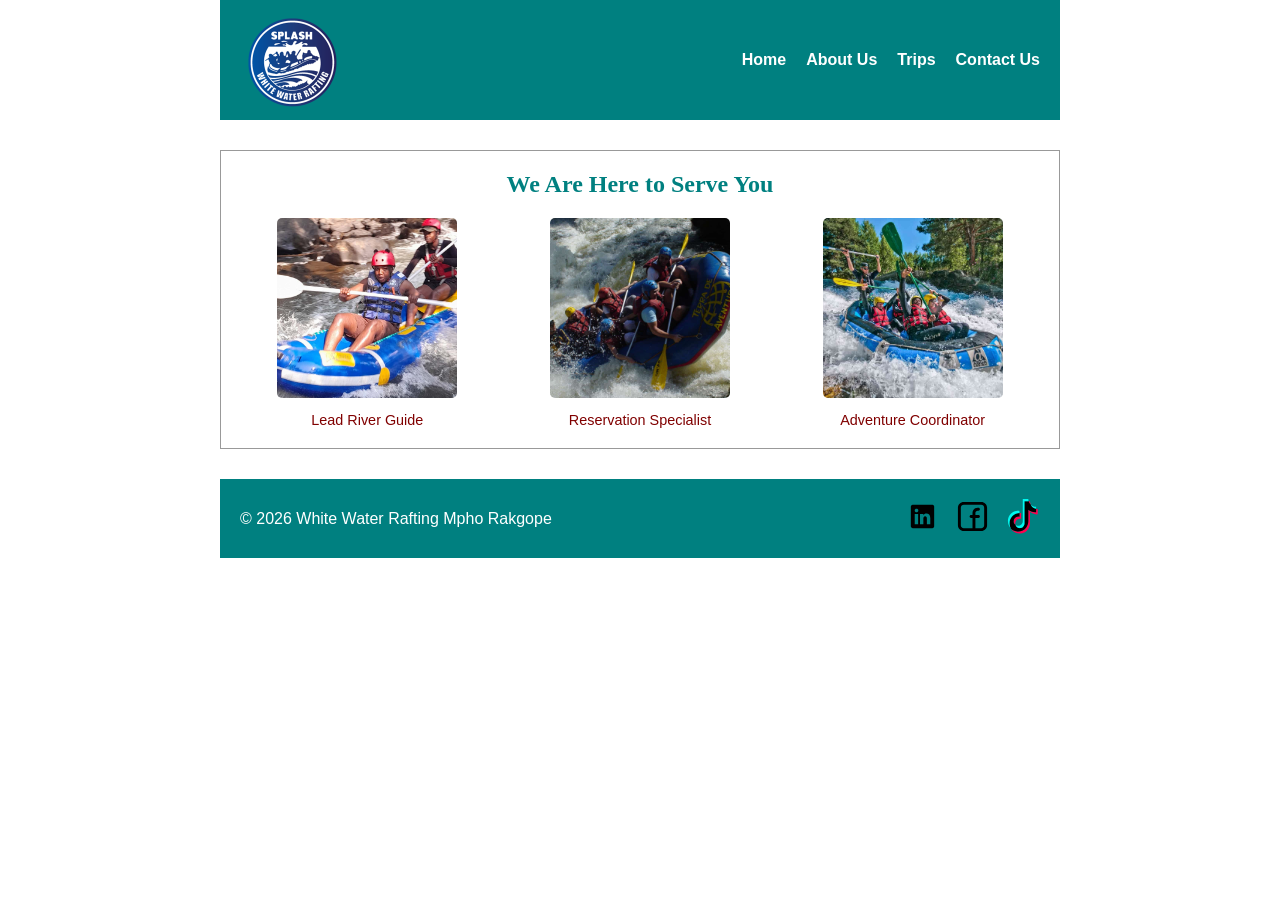
==== wwr/index.html @ fea0e82b "fixing html about page" ====
<!DOCTYPE html>
<html lang="en">

<head>
    <meta charset="UTF-8">
    <meta name="viewport" content="width=device-width, initial-scale=1.0">
    <title>Contact Us</title>
    <meta name="author" content="Mpho Rakgope">
    <meta name="description"
      content="About our white water rafting company. See footer for bookings, packages, and social links.">
    <link rel="stylesheet" href="styles/rafting.css">
</head>

<body>
    <header>
        <img src="images/wwr-logo.png" alt="Business Logo">
        <nav>
            <ul>
                <li><a href="index.html">Home</a></li>
                <li><a href="about.html">About Us</a></li>
                <li><a href="trips.html">Trips</a></li>
                <li><a href="contact.html">Contact Us</a></li>
            </ul>
        </nav>
    </header>

    <main>


        <section class="employee-profile">

            <h2>We Are Here to Serve You</h2>

            <figure>
                <img src="images/river-rafting-hazyview.jpg" alt="Lead River Guide">
                <figcaption>Lead River Guide</figcaption>
            </figure>

            <figure>
                <img src="images/river-rafting-in-nepal.jpg" alt="Reservation Specialist">
                <figcaption>Reservation Specialist</figcaption>
            </figure>

            <figure>
                <img src="images/rafting.jpg" alt="Adventure Coordinator">
                <figcaption>Adventure Coordinator</figcaption>
            </figure>

        </section>
    </main>
    <footer>
        <p>© 2026 White Water Rafting Mpho Rakgope</p>
        <nav class="socialmedia">
            <a href="https://www.linkedin.com"><img src="images/linkedin.svg" alt="LinkedIn Icon"
                  width="50"></a>
            <a href="https://www.Facebook.com"><img src="images/facebook.svg" alt="Facebook Icon"
                  width="45"></a>
            <a href="https://www.tiktok.com"><img src="images/tictok.svg" alt="tictoc Icon"
                  width="40"></a>
        </nav>
    </footer>
</body>

</html>
---- wwr/styles/rafting.css ----
:root {
    --primary-color: teal;
    --secondary-color: goldenrod;
    --text-color: black;
    --accent1-color: maroon;
    --accent2-color: white;
    --heading-font: Georgia, serif;
    --body-font: "Franklin Gothic Medium", "Arial Narrow", Arial, sans-serif;
}

* {
    margin: 0;
    padding: 0;
    box-sizing: border-box;
}

body {
    font-family: var(--body-font);
    color: var(--accent1-color);
}

header,
main,
footer {
    width: 840px;
    margin: 0 auto;
}

header {
    display: flex;
    justify-content: space-between;
    align-items: center;
    background-color: var(--primary-color);
    padding: 10px 20px;
}

header img {
    width: 100px;
    height: auto;
}

nav ul {
    display: flex;
    list-style: none;
    gap: 20px;
}

nav a {
    color: var(--accent2-color);
    text-decoration: none;
    font-weight: bold;
}

nav a:hover {
    color: var(--secondary-color);
}

h1,
h2 {
    font-family: var(--heading-font);
    color: var(--primary-color);
    text-align: center;
}

.hero {
    position: relative;
}

.hero > img {
    display: block;
    width: 100%;
    height: auto;
}

.hero h1 {
    position: absolute;
    top: 20px;
    left: 0;
    width: 100%;
    padding: 15px;
    background-color: var(--accent1-color);
    color: var(--accent2-color);
    text-align: center;
}

.hero article {
    position: absolute;
    bottom: 30px;
    left: 20px;
    right: 20px;
    background-color: var(--accent2-color);
    padding: 15px;
}

.hero article img {
    float: right;
    width: 180px;
    margin-left: 15px;
}

.hero article p {
    color: var(--text-color);
}

section {
    margin: 30px 0;
    padding: 10px;
}

.history p {
    text-align: justify;
}

footer {
    display: flex;
    justify-content: space-between;
    align-items: center;
    margin-top: 30px;
    padding: 15px 0;
}

.socialmedia {
    display: flex;
    gap: 15px;
}

.socialmedia a {
    text-decoration: none;
}

.socialmedia img {
    width: 35px;
    height: auto;
}

.adventure {
    display: grid;
    grid-template-columns: repeat(5, 1fr);
    gap: 15px;
    padding: 20px;
}

.header nav ul {
    display: grid;
    grid-template-columns: repeat(4, 1fr);
    gap: 15px;
    padding: 20px;
    list-style: none;
}

.header nav ul li {
    text-align: center;
}

.adventure h2 {
    grid-column: 1 / -1;
    text-align: center;
    margin-bottom: 20px;
}

.adventure figure {
    margin: 0;
    text-align: center;
}

.adventure img {
    width: 100%;
    height: 150px;
    object-fit: cover;
    border-radius: 5px;
}

.adventure figcaption {
    margin-top: 8px;
    font-size: 0.9rem;
    line-height: 1.4;
}

h3 {
    text-align: center;
}

.contact {
    text-align: center;
}

.contact p {
    margin: 5px 0;
}

.contact-container {
    display: grid;
    grid-template-columns: 1fr 1fr;
    gap: 40px;
    margin-top: 30px;
    align-items: start;
}

.map iframe {
    width: 100%;
    height: 420px;
    border: 1px solid #999;
}

.contact-form {
    display: flex;
    flex-direction: column;
    gap: 18px;
}

.form-group {
    display: grid;
    grid-template-columns: 120px 1fr;
    gap: 15px;
    align-items: start;
}

.form-group label {
    font-weight: bold;
    color: black;
}

.form-group input,
.form-group textarea {
    width: 100%;
    padding: 8px;
    border: 1px solid #888;
    border-radius: 4px;
    font-size: 1rem;
}

.form-group textarea {
    resize: none;
}

.radio-group {
    display: flex;
    flex-direction: column;
    gap: 10px;
}

.radio-group label {
    font-weight: normal;
}

.checkbox {
    margin-top: 10px;
}

.checkbox label {
    font-weight: normal;
}

/* Button */

.contact-form button {
    width: 100%;
    padding: 10px;
    background: #f0f0f0;
    color: black;
    border: 1px solid #666;
    border-radius: 4px;
    cursor: pointer;
    font-size: 1rem;
}

.contact-form button:hover {
    background: #dddddd;
}

.employee-profile {
    display: grid;
    grid-template-columns: repeat(3, 1fr);
    gap: 20px;
    border: 1px solid #999;
    padding: 20px;
    text-align: center;
}

.employee-profile h2 {
    grid-column: 1 / -1;
}

.employee-profile figure {
    margin: 0;
}

.employee-profile img {
    width: 180px;
    height: 180px;
    object-fit: cover;
    border-radius: 5px;
}

.employee-profile figcaption {
    margin-top: 10px;
    font-size: .9rem;
}

footer {
    display: flex;
    justify-content: space-between;
    align-items: center;
    background: var(--primary-color);
    color: white;
    padding: 20px;
    margin-top: 30px;
}

footer p {
    color: white;
}

.socialmedia {
    display: flex;
    gap: 15px;
}

.socialmedia a {
    text-decoration: none;
}

.socialmedia img {
    width: 35px;
}

.map iframe {
    width: 100%;
    height: 400px;
    border: 0;
    border-radius: 8px;
}

@media (max-width: 850px) {

    header,
    main,
    footer {
        width: 100%;
        padding: 10px;
    }

    header {
        flex-direction: column;
        gap: 15px;
    }

    nav ul {
        flex-direction: column;
        text-align: center;
    }

    .contact-container {
        display: grid;
        grid-template-columns: 1fr 1fr;
        gap: 40px;
        align-items: stretch;
        margin-top: 30px;
    }

    .employee-profile {
        grid-template-columns: 1fr;
    }

    .employee-profile h2 {
        grid-column: auto;
    }

    .form-group {
        grid-template-columns: 1fr;
    }
}
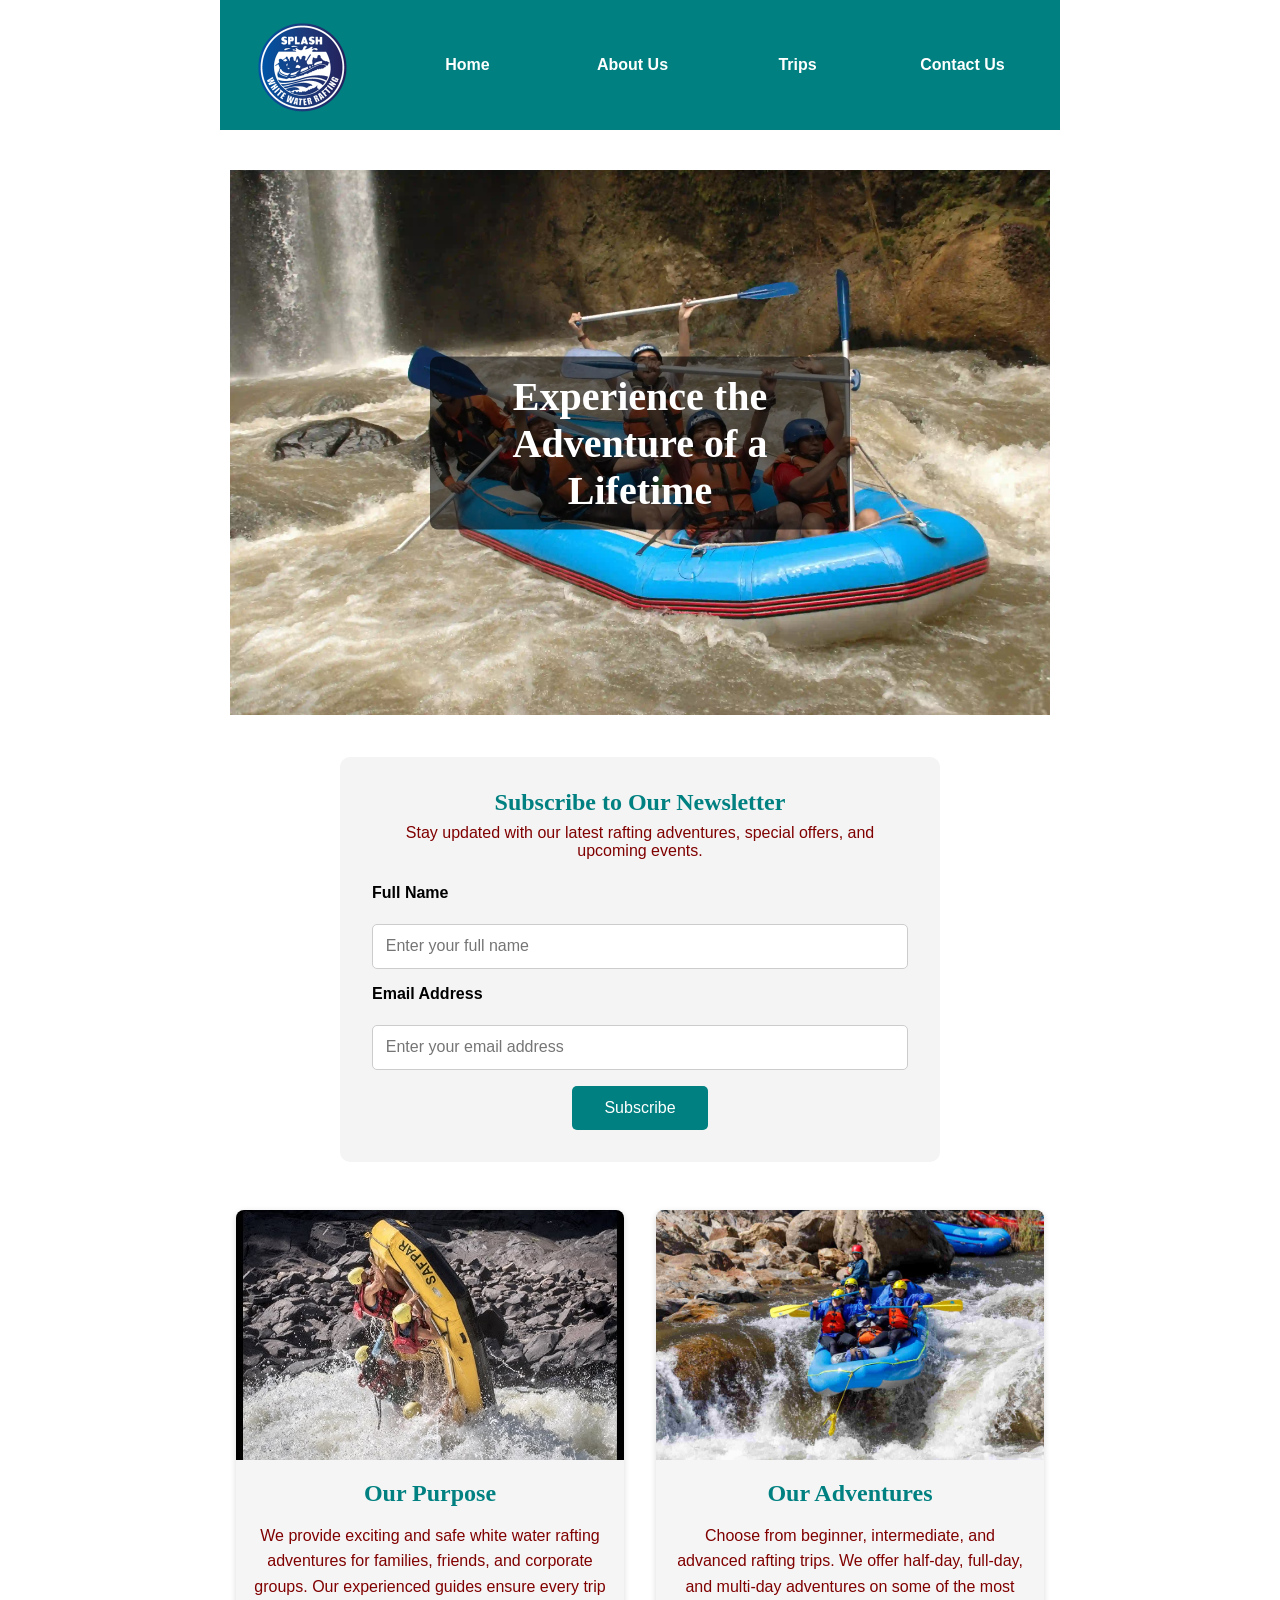
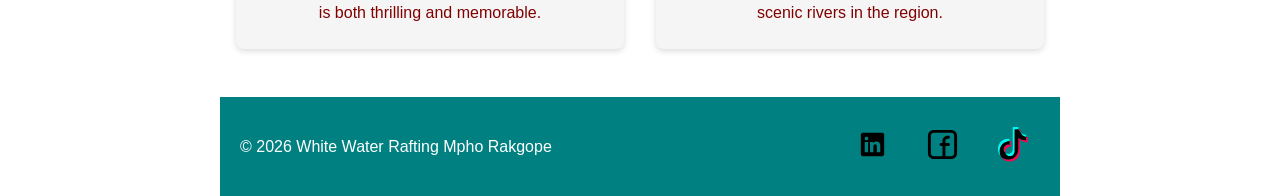
==== commit def7095e: "full web page" ====
--- a/wwr/index.html
+++ b/wwr/index.html
@@ -4,7 +4,7 @@
 <head>
     <meta charset="UTF-8">
     <meta name="viewport" content="width=device-width, initial-scale=1.0">
-    <title>Contact Us</title>
+    <title>Home</title>
     <meta name="author" content="Mpho Rakgope">
     <meta name="description"
       content="About our white water rafting company. See footer for bookings, packages, and social links.">
@@ -25,27 +25,52 @@
     </header>
 
     <main>
+        <section class="home">
+            <h1>Experience the Adventure of a Lifetime</h1>
+            <img src="images/hero-image.webp" alt="hero image for the home page">
+        </section>
 
+        <section class="newsletter">
+            <h2>Subscribe to Our Newsletter</h2>
+            <p>Stay updated with our latest rafting adventures, special offers, and upcoming events.
+            </p>
 
-        <section class="employee-profile">
+            <form action="#" method="post">
+                <div class="form-group">
+                    <label for="fullname">Full Name</label>
+                    <input type="text" id="fullname" name="fullname"
+                      placeholder="Enter your full name" required>
+                </div>
 
-            <h2>We Are Here to Serve You</h2>
+                <div class="form-group">
+                    <label for="email">Email Address</label>
+                    <input type="email" id="email" name="email"
+                      placeholder="Enter your email address" required>
+                </div>
 
-            <figure>
-                <img src="images/river-rafting-hazyview.jpg" alt="Lead River Guide">
-                <figcaption>Lead River Guide</figcaption>
-            </figure>
+                <button type="submit">Subscribe</button>
+            </form>
+        </section>
+        <section class="grid-content">
+            <div class="grid-item">
+                <img src="images/rafting1.jpg" alt="Family enjoying a rafting adventure">
+                <h2>Our Purpose</h2>
+                <p>
+                    We provide exciting and safe white water rafting adventures for
+                    families, friends, and corporate groups. Our experienced guides
+                    ensure every trip is both thrilling and memorable.
+                </p>
+            </div>
 
-            <figure>
-                <img src="images/river-rafting-in-nepal.jpg" alt="Reservation Specialist">
-                <figcaption>Reservation Specialist</figcaption>
-            </figure>
-
-            <figure>
-                <img src="images/rafting.jpg" alt="Adventure Coordinator">
-                <figcaption>Adventure Coordinator</figcaption>
-            </figure>
-
+            <div class="grid-item">
+                <img src="images/Whitewater.jpg" alt="Raft navigating exciting rapids">
+                <h2>Our Adventures</h2>
+                <p>
+                    Choose from beginner, intermediate, and advanced rafting trips.
+                    We offer half-day, full-day, and multi-day adventures on some of
+                    the most scenic rivers in the region.
+                </p>
+            </div>
         </section>
     </main>
     <footer>
--- a/wwr/styles/rafting.css
+++ b/wwr/styles/rafting.css
@@ -8,6 +8,7 @@
     --body-font: "Franklin Gothic Medium", "Arial Narrow", Arial, sans-serif;
 }
 
+/* Reset */
 * {
     margin: 0;
     padding: 0;
@@ -26,26 +27,40 @@
     margin: 0 auto;
 }
 
+/* ===========================
+   Header (Grid)
+=========================== */
 header {
-    display: flex;
-    justify-content: space-between;
+    display: grid;
+    grid-template-columns: 120px 1fr;
     align-items: center;
+    gap: 30px;
     background-color: var(--primary-color);
-    padding: 10px 20px;
+    padding: 15px 20px;
 }
 
 header img {
     width: 100px;
     height: auto;
+    justify-self: center;
 }
 
 nav ul {
-    display: flex;
+    display: grid;
+    grid-template-columns: repeat(4, 1fr);
     list-style: none;
-    gap: 20px;
+    gap: 10px;
+    margin: 0;
+    padding: 0;
+}
+
+nav li {
+    text-align: center;
 }
 
 nav a {
+    display: block;
+    padding: 10px;
     color: var(--accent2-color);
     text-decoration: none;
     font-weight: bold;
@@ -55,12 +70,21 @@
     color: var(--secondary-color);
 }
 
+/* ===========================
+   Headings
+=========================== */
+
 h1,
-h2 {
+h2,
+h3 {
     font-family: var(--heading-font);
     color: var(--primary-color);
     text-align: center;
 }
+
+/* ===========================
+   Hero
+=========================== */
 
 .hero {
     position: relative;
@@ -80,7 +104,6 @@
     padding: 15px;
     background-color: var(--accent1-color);
     color: var(--accent2-color);
-    text-align: center;
 }
 
 .hero article {
@@ -102,6 +125,10 @@
     color: var(--text-color);
 }
 
+/* ===========================
+   General Sections
+=========================== */
+
 section {
     margin: 30px 0;
     padding: 10px;
@@ -111,27 +138,9 @@
     text-align: justify;
 }
 
-footer {
-    display: flex;
-    justify-content: space-between;
-    align-items: center;
-    margin-top: 30px;
-    padding: 15px 0;
-}
-
-.socialmedia {
-    display: flex;
-    gap: 15px;
-}
-
-.socialmedia a {
-    text-decoration: none;
-}
-
-.socialmedia img {
-    width: 35px;
-    height: auto;
-}
+/* ===========================
+   Adventure Grid
+=========================== */
 
 .adventure {
     display: grid;
@@ -140,18 +149,6 @@
     padding: 20px;
 }
 
-.header nav ul {
-    display: grid;
-    grid-template-columns: repeat(4, 1fr);
-    gap: 15px;
-    padding: 20px;
-    list-style: none;
-}
-
-.header nav ul li {
-    text-align: center;
-}
-
 .adventure h2 {
     grid-column: 1 / -1;
     text-align: center;
@@ -172,13 +169,13 @@
 
 .adventure figcaption {
     margin-top: 8px;
-    font-size: 0.9rem;
+    font-size: .9rem;
     line-height: 1.4;
 }
 
-h3 {
-    text-align: center;
-}
+/* ===========================
+   Contact
+=========================== */
 
 .contact {
     text-align: center;
@@ -196,11 +193,20 @@
     align-items: start;
 }
 
+/* ===========================
+   Map
+=========================== */
+
 .map iframe {
     width: 100%;
-    height: 420px;
-    border: 1px solid #999;
-}
+    height: 400px;
+    border: 0;
+    border-radius: 8px;
+}
+
+/* ===========================
+   Contact Form
+=========================== */
 
 .contact-form {
     display: flex;
@@ -239,19 +245,14 @@
     gap: 10px;
 }
 
-.radio-group label {
+.radio-group label,
+.checkbox label {
     font-weight: normal;
 }
 
 .checkbox {
     margin-top: 10px;
 }
-
-.checkbox label {
-    font-weight: normal;
-}
-
-/* Button */
 
 .contact-form button {
     width: 100%;
@@ -268,6 +269,10 @@
     background: #dddddd;
 }
 
+/* ===========================
+   Employee Profile
+=========================== */
+
 .employee-profile {
     display: grid;
     grid-template-columns: repeat(3, 1fr);
@@ -296,6 +301,10 @@
     margin-top: 10px;
     font-size: .9rem;
 }
+
+/* ===========================
+   Footer
+=========================== */
 
 footer {
     display: flex;
@@ -324,12 +333,202 @@
     width: 35px;
 }
 
-.map iframe {
-    width: 100%;
-    height: 400px;
+/* ===========================
+   Accessibility
+=========================== */
+
+.visually-hidden {
+    position: absolute;
+    width: 1px;
+    height: 1px;
+    padding: 0;
+    margin: -1px;
+    overflow: hidden;
+    clip: rect(0, 0, 0, 0);
+    white-space: nowrap;
     border: 0;
+}
+
+.home {
+    position: relative;
+    width: 100%;
+}
+
+.home img {
+    display: block;
+    width: 100%;
+    height: auto;
+}
+
+.home h1 {
+    position: absolute;
+    top: 50%;
+    left: 50%;
+    transform: translate(-50%, -50%);
+    color: white;
+    background-color: rgba(0, 0, 0, 0.6);
+    padding: 1rem 2rem;
     border-radius: 8px;
-}
+    text-align: center;
+    font-size: 2.5rem;
+}
+
+.newsletter {
+    max-width: 600px;
+    margin: 2rem auto;
+    padding: 2rem;
+    background-color: #f4f4f4;
+    border-radius: 10px;
+    text-align: center;
+}
+
+.newsletter h2 {
+    margin-bottom: 0.5rem;
+}
+
+.newsletter p {
+    margin-bottom: 1.5rem;
+}
+
+.form-group {
+    display: flex;
+    flex-direction: column;
+    text-align: left;
+    margin-bottom: 1rem;
+}
+
+.form-group label {
+    margin-bottom: 0.4rem;
+    font-weight: bold;
+}
+
+.form-group input {
+    padding: 0.8rem;
+    border: 1px solid #ccc;
+    border-radius: 5px;
+    font-size: 1rem;
+}
+
+button {
+    background-color: teal;
+    color: white;
+    border: none;
+    padding: 0.8rem 2rem;
+    border-radius: 5px;
+    font-size: 1rem;
+    cursor: pointer;
+}
+
+button:hover {
+    background-color: #006666;
+}
+
+.grid-content {
+    display: grid;
+    grid-template-columns: repeat(auto-fit, minmax(300px, 1fr));
+    gap: 2rem;
+    max-width: 1200px;
+    margin: 3rem auto;
+    padding: 0 1rem;
+}
+
+.grid-item {
+    background-color: #f5f5f5;
+    border-radius: 8px;
+    overflow: hidden;
+    text-align: center;
+    box-shadow: 0 2px 6px rgba(0, 0, 0, 0.15);
+}
+
+.grid-item img {
+    width: 100%;
+    height: 250px;
+    object-fit: cover;
+}
+
+.grid-item h2 {
+    color: teal;
+    margin: 1rem 0;
+}
+
+.grid-item p {
+    padding: 0 1rem 1.5rem;
+    line-height: 1.6;
+}
+
+.trip-grid {
+    display: grid;
+    grid-template-columns: repeat(2, 1fr);
+    gap: 2rem;
+    max-width: 1000px;
+    margin: 2rem auto;
+}
+
+.trip-card {
+    background-color: #f5f5f5;
+    border-radius: 10px;
+    overflow: hidden;
+    text-align: center;
+    box-shadow: 0 4px 10px rgba(0, 0, 0, 0.15);
+}
+
+.trip-card img {
+    width: 100%;
+    height: 250px;
+    object-fit: cover;
+}
+
+.trip-card h3 {
+    margin: 1rem 0;
+    color: teal;
+}
+
+.trip-card p {
+    padding: 0 1rem 1.5rem;
+    line-height: 1.6;
+}
+
+.trip-table {
+    max-width: 1100px;
+    margin: 3rem auto;
+    padding: 1rem;
+}
+
+.trip-table h2 {
+    text-align: center;
+    color: teal;
+    margin-bottom: 1.5rem;
+}
+
+.trip-table table {
+    width: 100%;
+    border-collapse: collapse;
+    background-color: white;
+}
+
+.trip-table th,
+.trip-table td {
+    border: 1px solid #ccc;
+    padding: 12px;
+    text-align: center;
+}
+
+.trip-table th {
+    background-color: teal;
+    color: white;
+}
+
+.trip-table tbody tr:nth-child(even) {
+    background-color: #f5f5f5;
+}
+
+.trip-table tbody tr:hover {
+    background-color: #e0f2f1;
+}
+
+/* ===========================
+   Responsive Design
+=========================== */
 
 @media (max-width: 850px) {
 
@@ -341,21 +540,22 @@
     }
 
     header {
-        flex-direction: column;
-        gap: 15px;
+        grid-template-columns: 1fr;
+        justify-items: center;
+        gap: 20px;
     }
 
     nav ul {
-        flex-direction: column;
-        text-align: center;
+        grid-template-columns: 1fr;
+        width: 100%;
+    }
+
+    nav li {
+        width: 100%;
     }
 
     .contact-container {
-        display: grid;
-        grid-template-columns: 1fr 1fr;
-        gap: 40px;
-        align-items: stretch;
-        margin-top: 30px;
+        grid-template-columns: 1fr;
     }
 
     .employee-profile {
@@ -369,4 +569,8 @@
     .form-group {
         grid-template-columns: 1fr;
     }
+
+    .adventure {
+        grid-template-columns: 1fr;
+    }
 }
